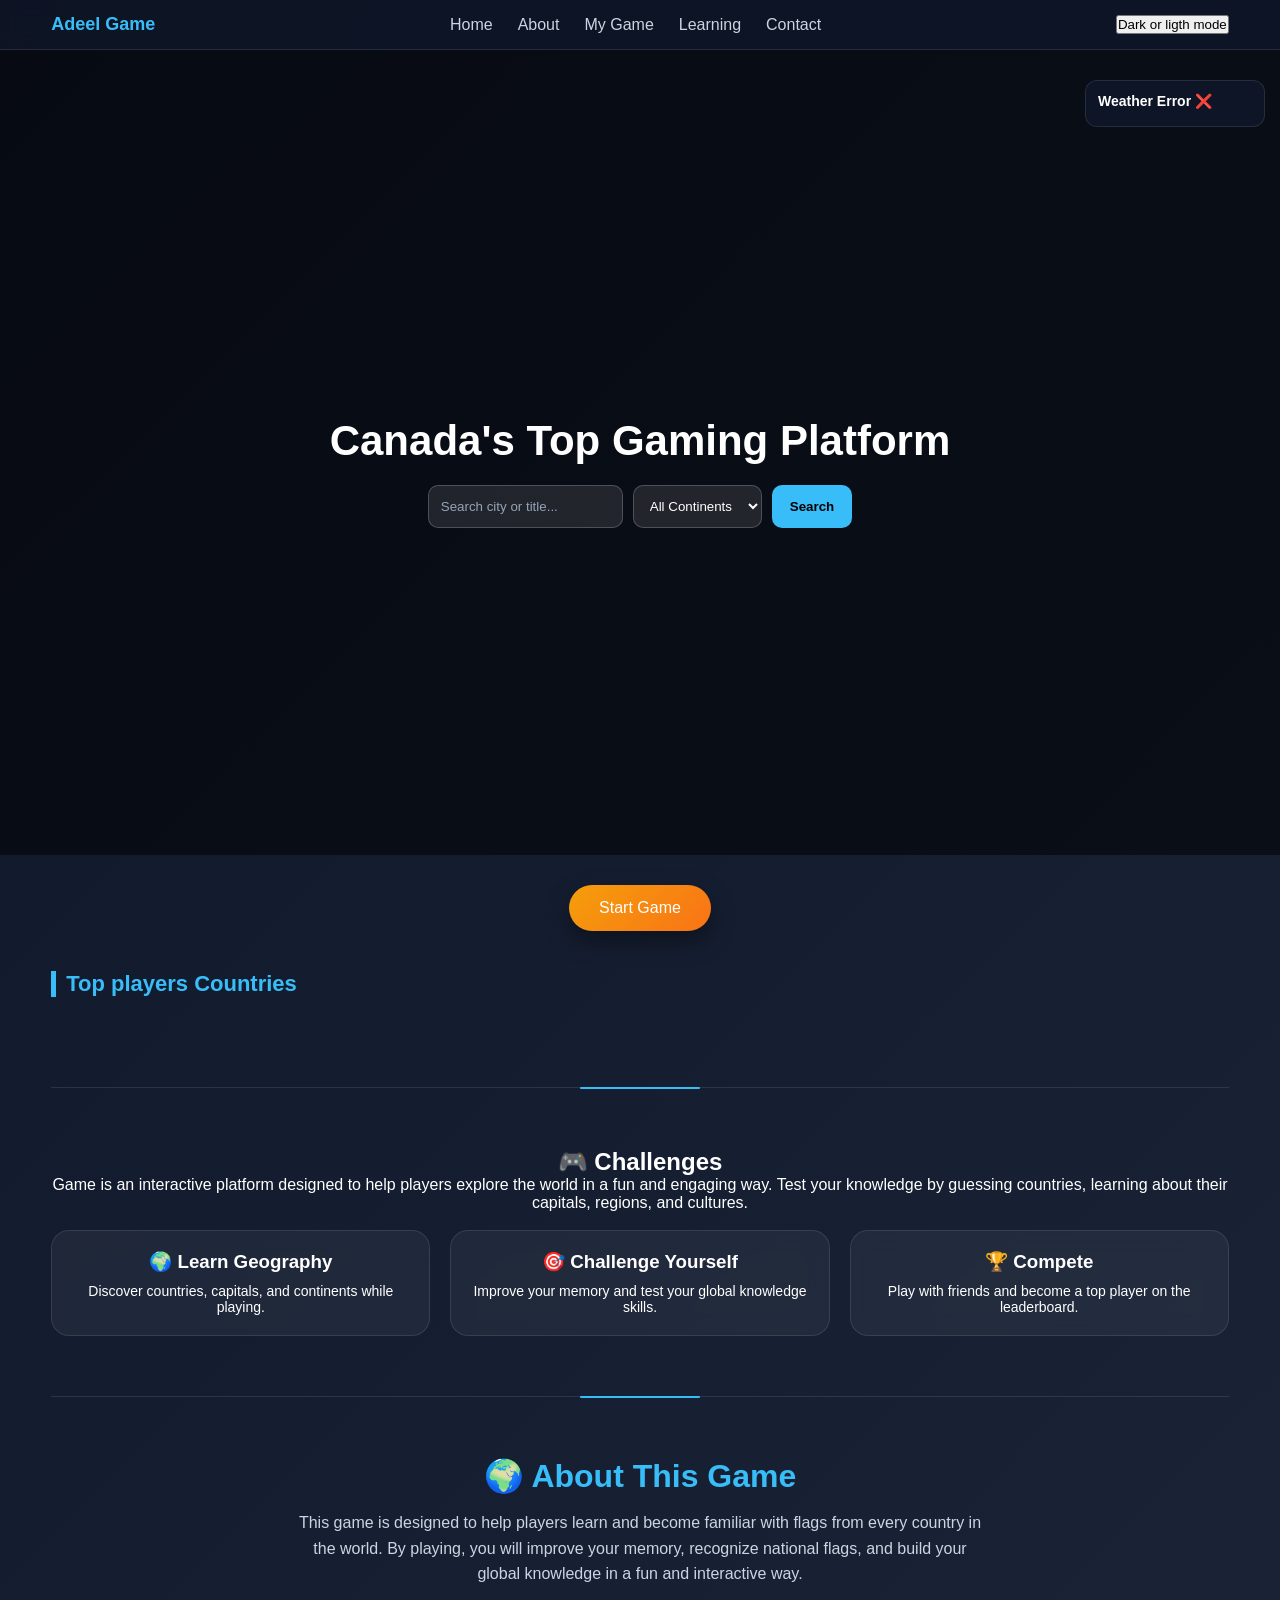
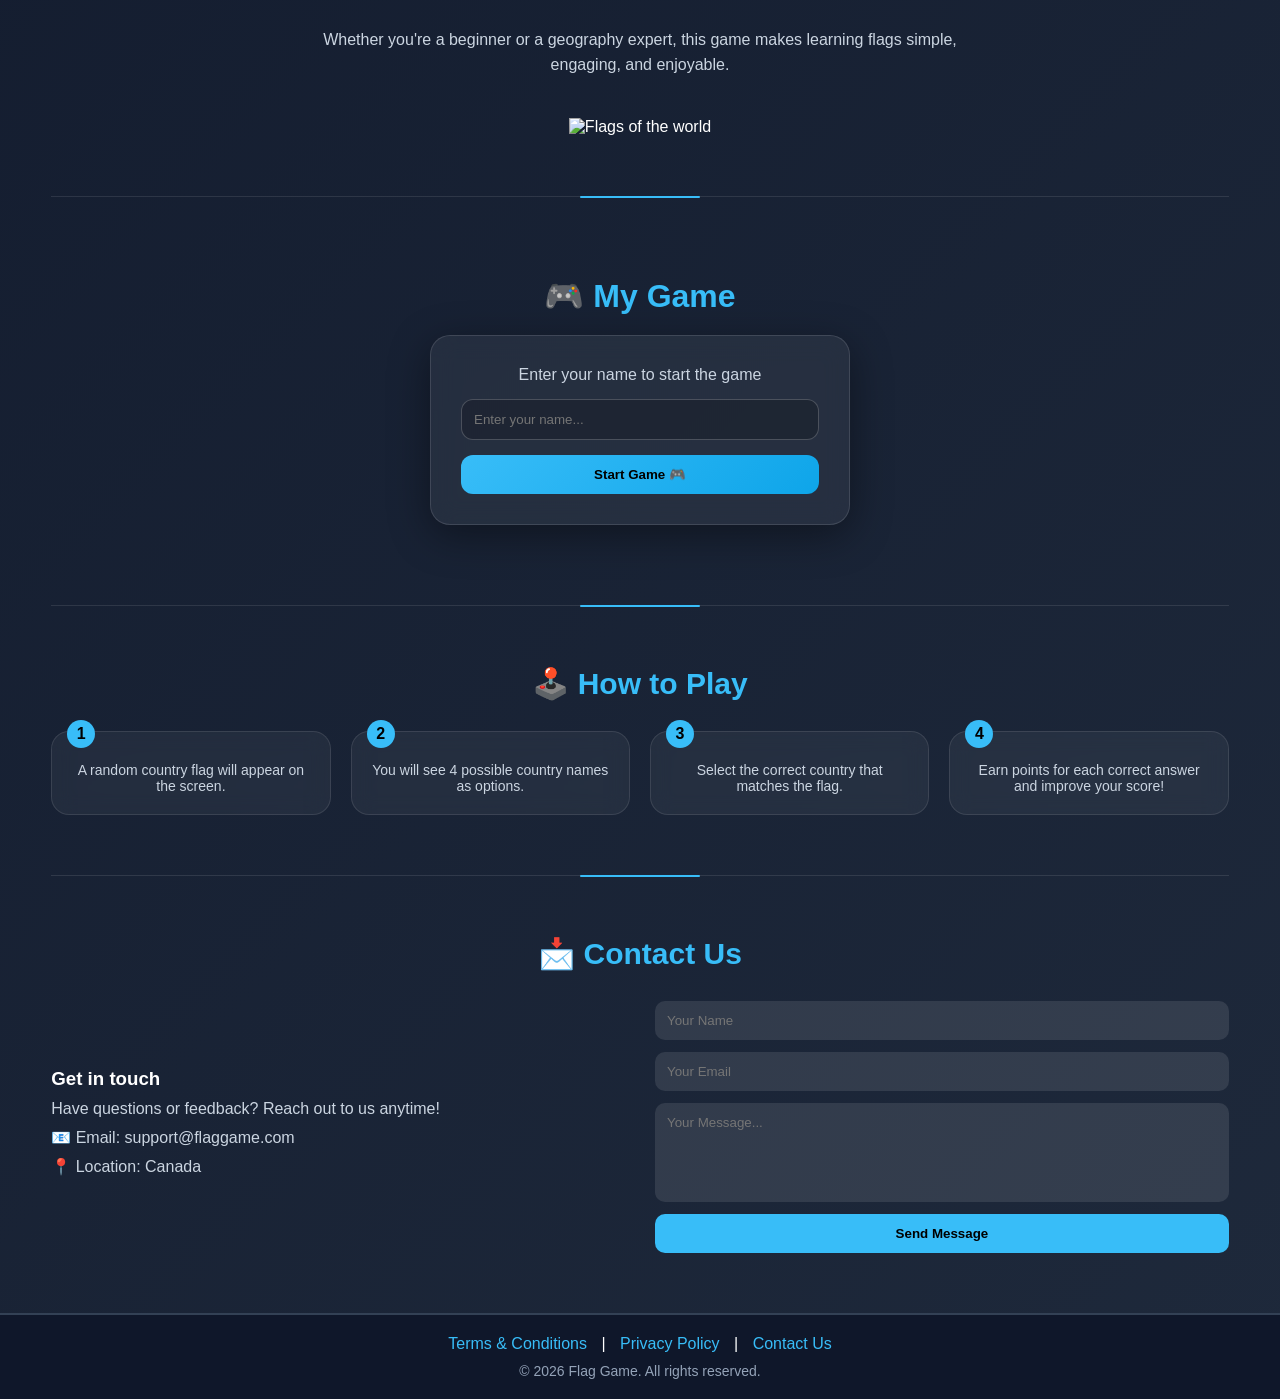
==== index.html @ 17d9f303 "added docs folder and country page" ====
<!DOCTYPE html>
<html lang="en">
<head>
<meta charset="UTF-8" />
<meta name="viewport" content="width=device-width, initial-scale=1.0"/>
<title>Flag Game</title>
<link rel="stylesheet" href="/css/style.css">
  <script src="/script/script.js" defer></script>

</head>

<body>

<!-- NAV -->
<nav class="nav">
  <div class="nav-inner">
    <div class="logo">Adeel Game</div>

    <ul class="menu">
      <li><a href="#">Home</a></li>
      <li><a href="#about"> About</a></li>
      <li><a href="#">My Game</a></li>
      <li><a href="country.html" target="_blank">Learning </a></li>
      <li><a href="#contact">Contact</a></li>
      
    </ul>

    <button>Dark or ligth mode</button>
  </div>
</nav>

<!-- HERO -->
<section class="hero">
  <div class="hero-content">
    <h1>Canada's Top Gaming Platform</h1>

    <div class="search">
      <input id="searchInput" placeholder="Search city or title...">
      <select id="typeFilter" onchange="filterByRegion(this.value)">
  <option value="">All Continents</option>
  <option value="Asia">Asia</option>
  <option value="Europe">Europe</option>
  <option value="Africa">Africa</option>
  <option value="Americas">Americas</option>
  <option value="Oceania">Oceania</option>
</select>
      <button onclick="searchCountry()">Search</button>
    </div>
  </div>
</section>



<!-- 🌦️ LIVE WEATHER -->
<div class="weather" id="weather">
  <h3>🌦️ Loading weather...</h3>
</div>

<div class="start-btn">
  <button onclick="alert('Game starting soon 🎮')">Start Game</button>
</div>


<section class="Top-players">Top players Countries</section>
<div class="grid" id="grid"></div>


<div class="section-divider"></div>


<section id="about">
  <div class="about-container">
    <h2>🎮 Challenges</h2>

    <p>
      Game is an interactive platform designed to help players explore the world in a fun and engaging way.
      Test your knowledge by guessing countries, learning about their capitals, regions, and cultures.
    </p>
    <br>

    <div class="about-cards">
      <div class="about-box">
        <h3>🌍 Learn Geography</h3>
        <p>Discover countries, capitals, and continents while playing.</p>
      </div>

      <div class="about-box">
        <h3>🎯 Challenge Yourself</h3>
        <p>Improve your memory and test your global knowledge skills.</p>
      </div>

      <div class="about-box">
        <h3>🏆 Compete</h3>
        <p>Play with friends and become a top player on the leaderboard.</p>
      </div>
    </div>
  </div>
</section>



<div class="section-divider"></div>

<section id="about" class="about">
  <div class="about-row">

    <!-- LEFT: TEXT -->
    <div class="about-text">
      <h2>🌍 About This Game</h2>
      <p>
        This game is designed to help players learn and become familiar with flags from every country in the world. 
        By playing, you will improve your memory, recognize national flags, and build your global knowledge in a fun and interactive way.
      </p>

      <p>
        Whether you're a beginner or a geography expert, this game makes learning flags simple, engaging, and enjoyable.
      </p>
    </div>

    <!-- RIGHT: IMAGE -->
    <div class="about-image">
      <img src="https://flagcdn.com/w320/un.png" alt="Flags of the world">
    </div>

  </div>
</section>

<div class="section-divider"></div>

<section class="game-section" id="myGame">
  <h2>🎮 My Game</h2>

  <div class="game-box">
    
    <p>Enter your name to start the game</p>

    <input id="playerName" placeholder="Enter your name..." />

    <div class="game-buttons">
      <button onclick="goToGame()">Start Game 🎮</button>
    </div>

  </div>
</section>


<div class="section-divider"></div>

<section class="how">
  <h2>🕹️ How to Play</h2>

  <div class="how-container">

    <div class="how-step">
      <span>1</span>
      <p>A random country flag will appear on the screen.</p>
    </div>

    <div class="how-step">
      <span>2</span>
      <p>You will see 4 possible country names as options.</p>
    </div>

    <div class="how-step">
      <span>3</span>
      <p>Select the correct country that matches the flag.</p>
    </div>

    <div class="how-step">
      <span>4</span>
      <p>Earn points for each correct answer and improve your score!</p>
    </div>

  </div>
</section>

<div class="section-divider"></div>

<section class="contact" id="contact">
  <h2>📩 Contact Us</h2>

  <div class="contact-container">
    
    <div class="contact-info">
      <h3>Get in touch</h3>
      <p>Have questions or feedback? Reach out to us anytime!</p>

      <p>📧 Email: support@flaggame.com</p>
      <p>📍 Location: Canada</p>
    </div>

    <form class="contact-form">
      <input type="text" placeholder="Your Name" required />
      <input type="email" placeholder="Your Email" required />
      <textarea placeholder="Your Message..." rows="5" required></textarea>
      <button type="submit">Send Message</button>
    </form>

  </div>
</section>

<footer style="background:#0f172a; color:white; padding:20px; text-align:center; margin-top:40px; border-top:2px solid #334155;">
  
  <div style="margin-bottom:10px;">
    <a href="#" style="color:#38bdf8; margin:0 10px; text-decoration:none;">Terms & Conditions</a>
    |
    <a href="#" style="color:#38bdf8; margin:0 10px; text-decoration:none;">Privacy Policy</a>
    |
    <a href="#" style="color:#38bdf8; margin:0 10px; text-decoration:none;">Contact Us</a>
  </div>

  <p style="font-size:14px; color:#94a3b8;">
    © 2026 Flag Game. All rights reserved.
  </p>

</footer>


</body>
</html>
---- css/style.css ----
* {
  margin: 0;
  padding: 0;
  box-sizing: border-box;
  font-family: "Segoe UI", sans-serif;
}

body {
  background: linear-gradient(135deg, #0f172a, #1e293b);
  color: white;
  min-height: 100vh;
  adding-top: 70px;
}

/* NAV */
.nav {
  position: fixed;
  top: 0;
  width: 100%;
  background: rgba(15, 23, 42, 0.8);
  backdrop-filter: blur(10px);
  border-bottom: 1px solid rgba(255,255,255,0.1);
  z-index: 1000;
}

.nav-inner {
  display: flex;
  justify-content: space-between;
  align-items: center;
  width: 92%;
  margin: auto;
  padding: 14px 0;
}

.logo {
  font-size: 18px;
  font-weight: bold;
  color: #38bdf8;
}

.menu {
  display: flex;
  gap: 25px;
  list-style: none;
}

.menu a {
  text-decoration: none;
  color: #cbd5e1;
  transition: 0.3s;
}

.menu a:hover {
  color: white;
}

.btn {
  background: linear-gradient(135deg, #22c55e, #16a34a);
  color: white;
  padding: 8px 16px;
  border-radius: 25px;
  text-decoration: none;
  transition: 0.3s;
}

.btn:hover {
  transform: scale(1.05);
}

/* HERO */
.hero {
  height: 95vh;
  display: flex;
  align-items: center;
  justify-content: center;
  text-align: center;
  padding-top: 60px;
  background: url("https://hoirqrkdgbmvpwutwuwj.supabase.co/storage/v1/object/public/assets/assets/25904405-aa15-491b-9a03-de5fc75f18b3_3840w.webp")
    center/cover;
  position: relative;
}

.hero::after {
  content: "";
  position: absolute;
  inset: 0;
  background: rgba(0,0,0,0.55);
}

.hero-content {
  position: relative;
  z-index: 1;
}

.hero-content h1 {
  font-size: 42px;
  margin-bottom: 15px;
}

/* SEARCH */
.search {
  display: flex;
  gap: 10px;
  flex-wrap: wrap;
  justify-content: center;
  margin-top: 20px;
}

.search input,
.search select {
  padding: 12px;
  border-radius: 10px;
  border: none;
  outline: none;
}

.search button {
  padding: 12px 18px;
  border: none;
  border-radius: 10px;
  background: #38bdf8;
  color: black;
  cursor: pointer;
  font-weight: bold;
}

/* TITLE */
h1 {
  text-align: center;
  margin: 30px 0;
}

/* GRID */
.grid {
  display: grid;
  grid-template-columns: repeat(auto-fit, minmax(230px, 1fr));
  gap: 20px;
  width: 92%;
  margin: 30px auto;
}

/* CARDS */
.card {
  background: rgba(255,255,255,0.05);
  border: 1px solid rgba(255,255,255,0.1);
  border-radius: 18px;
  padding: 15px;
  text-align: center;
  transition: 0.3s;
  backdrop-filter: blur(10px);
}

.card:hover {
  transform: translateY(-6px);
  border-color: #38bdf8;
}

.card img {
  width: 100%;
  height: 140px;
  object-fit: cover;
  border-radius: 12px;
  margin-bottom: 10px;
}

.card h2 {
  font-size: 18px;
  margin: 10px 0;
}

.card p {
  font-size: 13px;
  color: #cbd5e1;
}

.card button {
  margin-top: 10px;
  width: 100%;
  padding: 10px;
  border: none;
  border-radius: 10px;
  background: #22c55e;
  color: white;
  cursor: pointer;
  transition: 0.3s;
}

.card button:hover {
  background: #16a34a;
}

/* WEATHER */
.weather {
  position: fixed;
  top: 80px;
  right: 15px;
  width: 180px;
  background: rgba(15,23,42,0.9);
  border: 1px solid rgba(255,255,255,0.1);
  padding: 12px;
  border-radius: 12px;
  font-size: 13px;
}

.weather h3 {
  font-size: 14px;
  margin-bottom: 5px;
}

.small {
  color: #94a3b8;
}

/* MOBILE */
@media (max-width: 768px) {
  .menu {
    display: none;
  }

  .hero-content h1 {
    font-size: 28px;
  }
}

/* START BUTTON */
.start-btn {
  display: flex;
  justify-content: center;
  margin: 30px 0;
}

.start-btn button {
  background: linear-gradient(135deg, #f59e0b, #f97316);
  color: white;
  border: none;
  padding: 14px 30px;
  font-size: 16px;
  border-radius: 30px;
  cursor: pointer;
  box-shadow: 0 10px 25px rgba(0,0,0,0.4);
  transition: 0.3s;
}

.start-btn button:hover {
  transform: scale(1.07);
}

/* FIX BUTTON LINK */
.start-btn a {
  color: white;
  text-decoration: none;
}

/* TOP PLAYERS SECTION */
.Top-players {
  width: 92%;
  margin: 40px auto 10px auto;
  font-size: 22px;
  font-weight: bold;
  color: #38bdf8;
  border-left: 5px solid #38bdf8;
  padding-left: 10px;
}

/* SEARCH INPUT STYLE IMPROVEMENT */
.search input,
.search select {
  background: rgba(255,255,255,0.1);
  color: white;
  border: 1px solid rgba(255,255,255,0.2);
}

.search input::placeholder {
  color: #94a3b8;
}

/* DROPDOWN FIX (white text issue) */
.search select option {
  color: black;
}

/* SMALL ANIMATION */
.grid .card {
  animation: fadeIn 0.5s ease forwards;
}

@keyframes fadeIn {
  from {
    opacity: 0;
    transform: translateY(10px);
  }
  to {
    opacity: 1;
    transform: translateY(0);
  }
}
.card {
  transition: all 0.3s ease;
}

.card:hover {
  box-shadow: 0 10px 30px rgba(56, 189, 248, 0.3);
}

.card button {
  transition: all 0.3s ease;
}

.card button:hover {
  transform: scale(1.05);
}

/* ABOUT SECTION */
.about {
  width: 92%;
  margin: 60px auto;
  text-align: center;
}

.about h2 {
  font-size: 32px;
  margin-bottom: 15px;
  color: #38bdf8;
}

.about p {
  max-width: 700px;
  margin: auto;
  color: #cbd5e1;
  margin-bottom: 40px;
  line-height: 1.6;
}

/* ABOUT CARDS */
.about-cards {
  display: grid;
  grid-template-columns: repeat(auto-fit, minmax(220px, 1fr));
  gap: 20px;
}

.about-box {
  background: rgba(255,255,255,0.05);
  border: 1px solid rgba(255,255,255,0.1);
  border-radius: 18px;
  padding: 20px;
  backdrop-filter: blur(10px);
  transition: 0.3s;
}

.about-box:hover {
  transform: translateY(-6px);
  border-color: #38bdf8;
}

.about-box h3 {
  margin-bottom: 10px;
}

.about-box p {
  font-size: 14px;
}
/* SECTION DIVIDER */
.section-divider {
  width: 92%;
  margin: 60px auto;
  border-top: 1px solid rgba(255,255,255,0.1);
  position: relative;
}

.section-divider::after {
  content: "";
  position: absolute;
  top: -1px;
  left: 50%;
  transform: translateX(-50%);
  width: 120px;
  height: 2px;
  background: #38bdf8;
  border-radius: 2px;
}

/* GAME SECTION */
.game-section {
  width: 92%;
  margin: 60px auto;
  text-align: center;
}

.game-section h2 {
  font-size: 30px;
  color: #38bdf8;
  margin-bottom: 20px;
}

.game-box {
  max-width: 500px;
  margin: auto;
  padding: 30px;
  border-radius: 20px;
  background: rgba(255,255,255,0.05);
  border: 1px solid rgba(255,255,255,0.1);
  backdrop-filter: blur(10px);
}

#question {
  font-size: 20px;
  margin-bottom: 20px;
}

#answerInput {
  width: 100%;
  padding: 12px;
  border-radius: 10px;
  border: none;
  margin-bottom: 15px;
  outline: none;
}

.game-buttons {
  display: flex;
  gap: 10px;
}

.game-buttons button {
  flex: 1;
  padding: 12px;
  border: none;
  border-radius: 10px;
  background: #38bdf8;
  color: black;
  cursor: pointer;
  font-weight: bold;
}

.game-buttons button:hover {
  background: #0ea5e9;
}

.score {
  margin-top: 15px;
  font-weight: bold;
}

.about-container{
  width: 92%;
  margin: 60px auto;
  text-align: center;

}

/* HOW TO PLAY */
.how {
  width: 92%;
  margin: 60px auto;
  text-align: center;
}

.how h2 {
  font-size: 30px;
  color: #38bdf8;
  margin-bottom: 30px;
}

.how-container {
  display: grid;
  grid-template-columns: repeat(auto-fit, minmax(220px, 1fr));
  gap: 20px;
}

.how-step {
  background: rgba(255,255,255,0.05);
  border: 1px solid rgba(255,255,255,0.1);
  border-radius: 18px;
  padding: 20px;
  backdrop-filter: blur(10px);
  transition: 0.3s;
  position: relative;
}

.how-step:hover {
  transform: translateY(-6px);
  border-color: #38bdf8;
}

/* STEP NUMBER */
.how-step span {
  position: absolute;
  top: -12px;
  left: 15px;
  background: #38bdf8;
  color: black;
  font-weight: bold;
  width: 28px;
  height: 28px;
  border-radius: 50%;
  display: flex;
  align-items: center;
  justify-content: center;
}

.how-step p {
  margin-top: 10px;
  font-size: 14px;
  color: #cbd5e1;
}

/* CONTACT SECTION */
.contact {
  width: 92%;
  margin: 60px auto;
  text-align: center;
}

.contact h2 {
  font-size: 30px;
  color: #38bdf8;
  margin-bottom: 30px;
}

.contact-container {
  display: grid;
  grid-template-columns: repeat(auto-fit, minmax(280px, 1fr));
  gap: 30px;
  align-items: center;
}

/* LEFT SIDE */
.contact-info {
  text-align: left;
}

.contact-info h3 {
  margin-bottom: 10px;
}

.contact-info p {
  color: #cbd5e1;
  margin-bottom: 10px;
}

/* FORM */
.contact-form {
  display: flex;
  flex-direction: column;
  gap: 12px;
}

.contact-form input,
.contact-form textarea {
  padding: 12px;
  border-radius: 10px;
  border: none;
  outline: none;
  background: rgba(255,255,255,0.1);
  color: white;
}

.contact-form textarea {
  resize: none;
}

.contact-form button {
  padding: 12px;
  border: none;
  border-radius: 10px;
  background: #38bdf8;
  color: black;
  font-weight: bold;
  cursor: pointer;
  transition: 0.3s;
}

.contact-form button:hover {
  background: #0ea5e9;
}

/* GAME SECTION */
.game-section{
  width:92%;
  margin:80px auto;
  text-align:center;
}

.game-section h2{
  font-size:32px;
  color:#38bdf8;
  margin-bottom:20px;
}

/* BOX */
.game-box{
  max-width:420px;
  margin:auto;
  padding:30px;
  border-radius:20px;

  background:rgba(255,255,255,0.06);
  border:1px solid rgba(255,255,255,0.12);
  backdrop-filter:blur(12px);

  box-shadow:0 10px 40px rgba(0,0,0,0.4);
  transition:.3s;
}

.game-box:hover{
  transform:translateY(-5px);
  border-color:#38bdf8;
}

/* TEXT */
.game-box p{
  color:#cbd5e1;
  margin-bottom:15px;
}

/* INPUT */
.game-box input{
  width:100%;
  padding:12px;
  margin-bottom:15px;

  border-radius:12px;
  border:1px solid rgba(255,255,255,0.2);

  background:rgba(0,0,0,0.2);
  color:white;
  outline:none;
}

.game-box input:focus{
  border-color:#38bdf8;
  box-shadow:0 0 10px rgba(56,189,248,0.4);
}

/* BUTTON */
.game-buttons button{
  width:100%;
  padding:12px;

  border:none;
  border-radius:12px;

  background:linear-gradient(135deg,#38bdf8,#0ea5e9);
  font-weight:bold;
  cursor:pointer;
  transition:.3s;
}

.game-buttons button:hover{
  transform:scale(1.05);
  box-shadow:0 0 20px rgba(56,189,248,0.5);
}
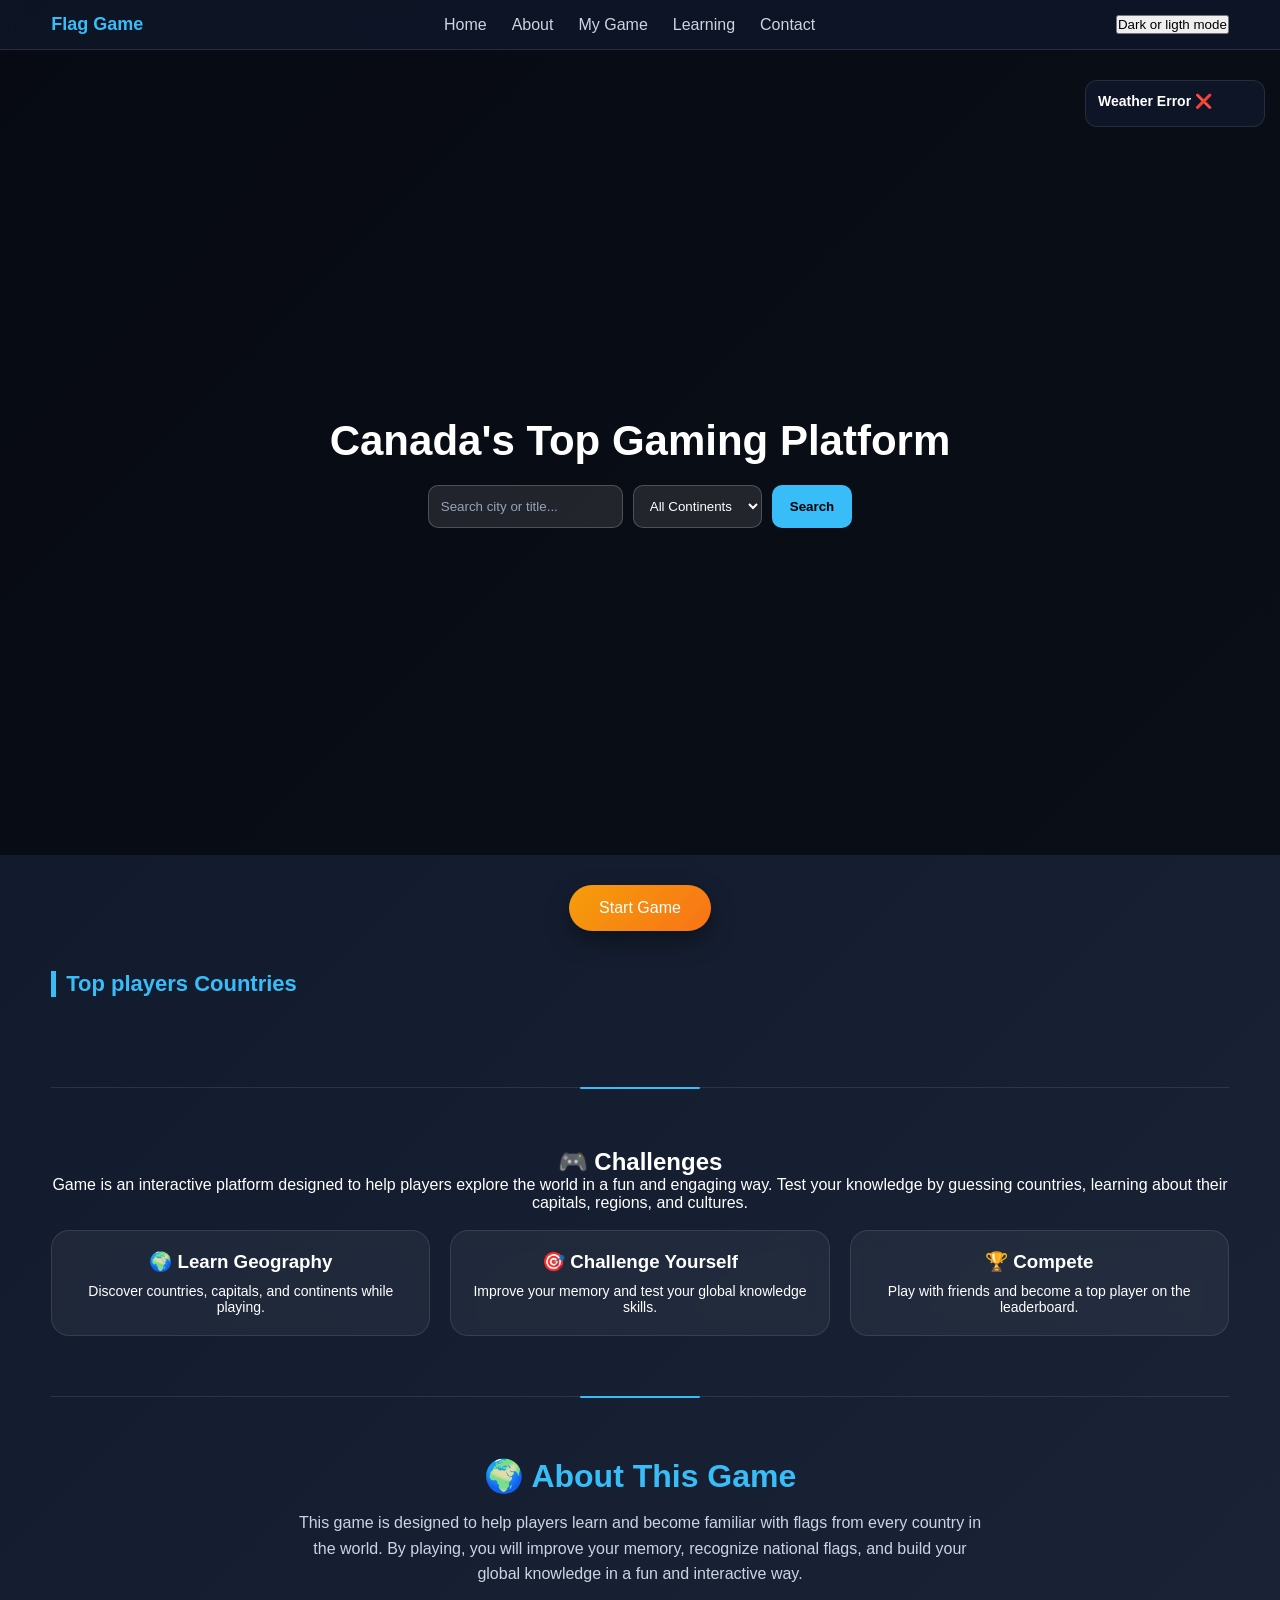
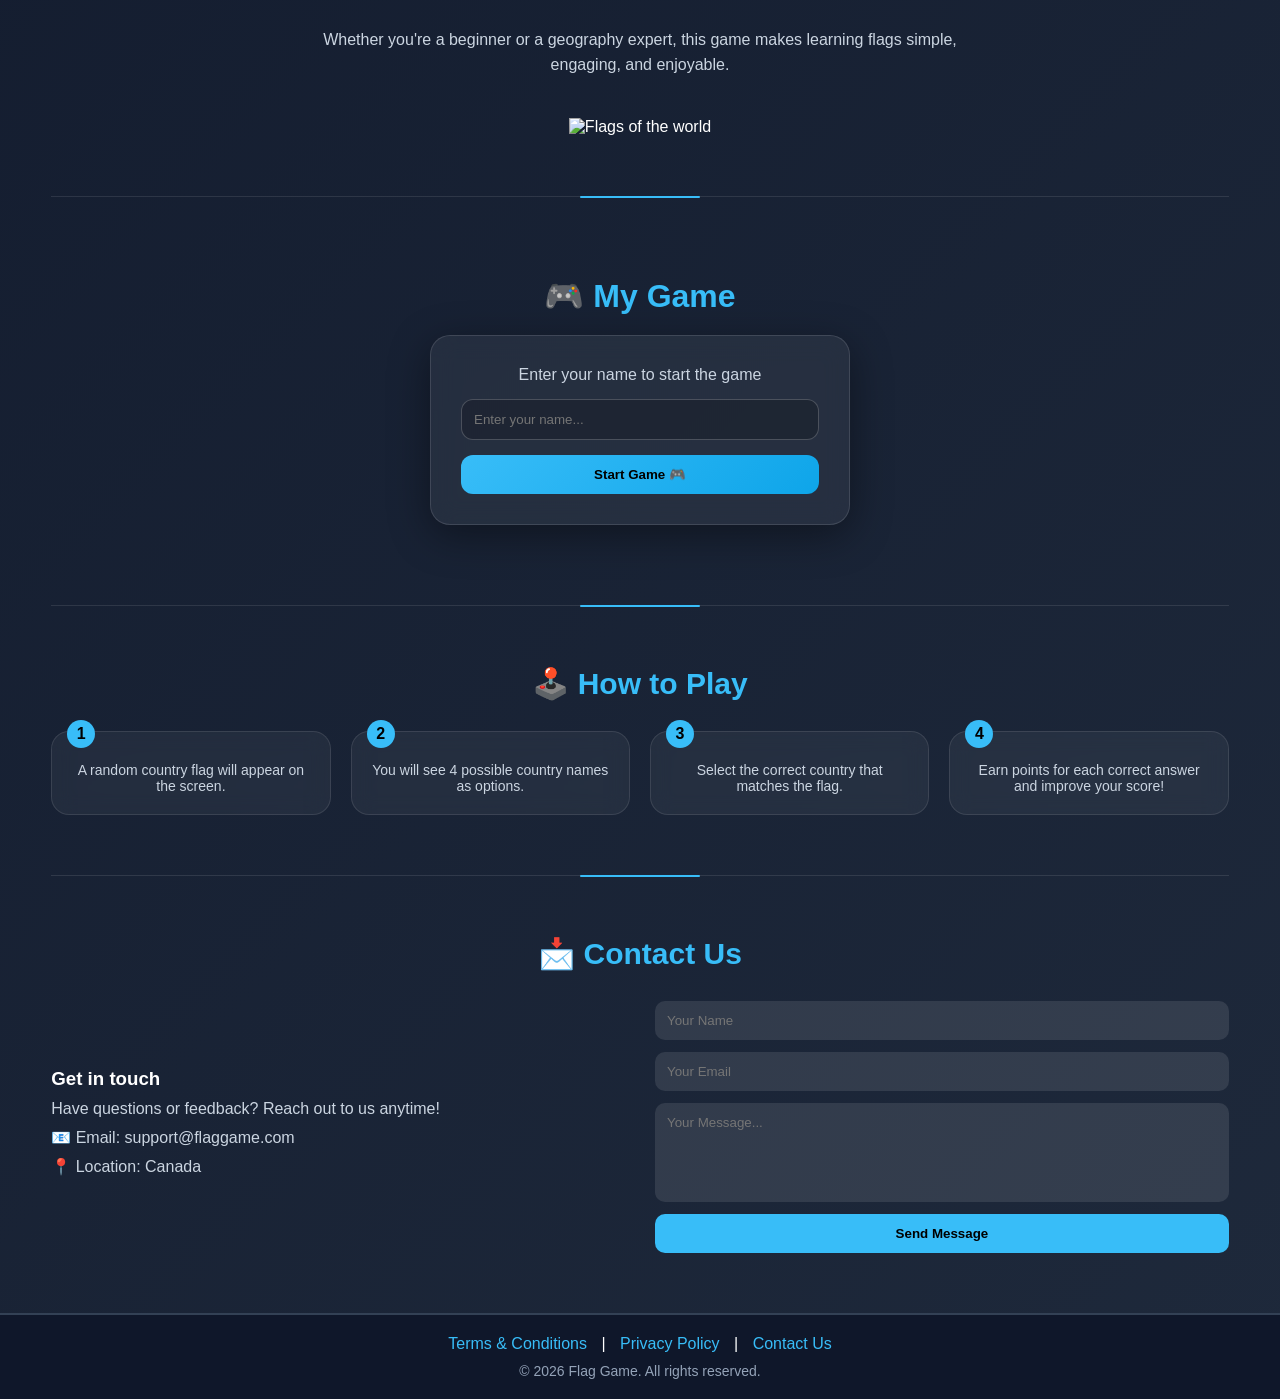
==== commit b497f0c4: "Change the name of the code" ====
--- a/index.html
+++ b/index.html
@@ -14,7 +14,7 @@
 <!-- NAV -->
 <nav class="nav">
   <div class="nav-inner">
-    <div class="logo">Adeel Game</div>
+    <div class="logo">Flag Game</div>
 
     <ul class="menu">
       <li><a href="#">Home</a></li>
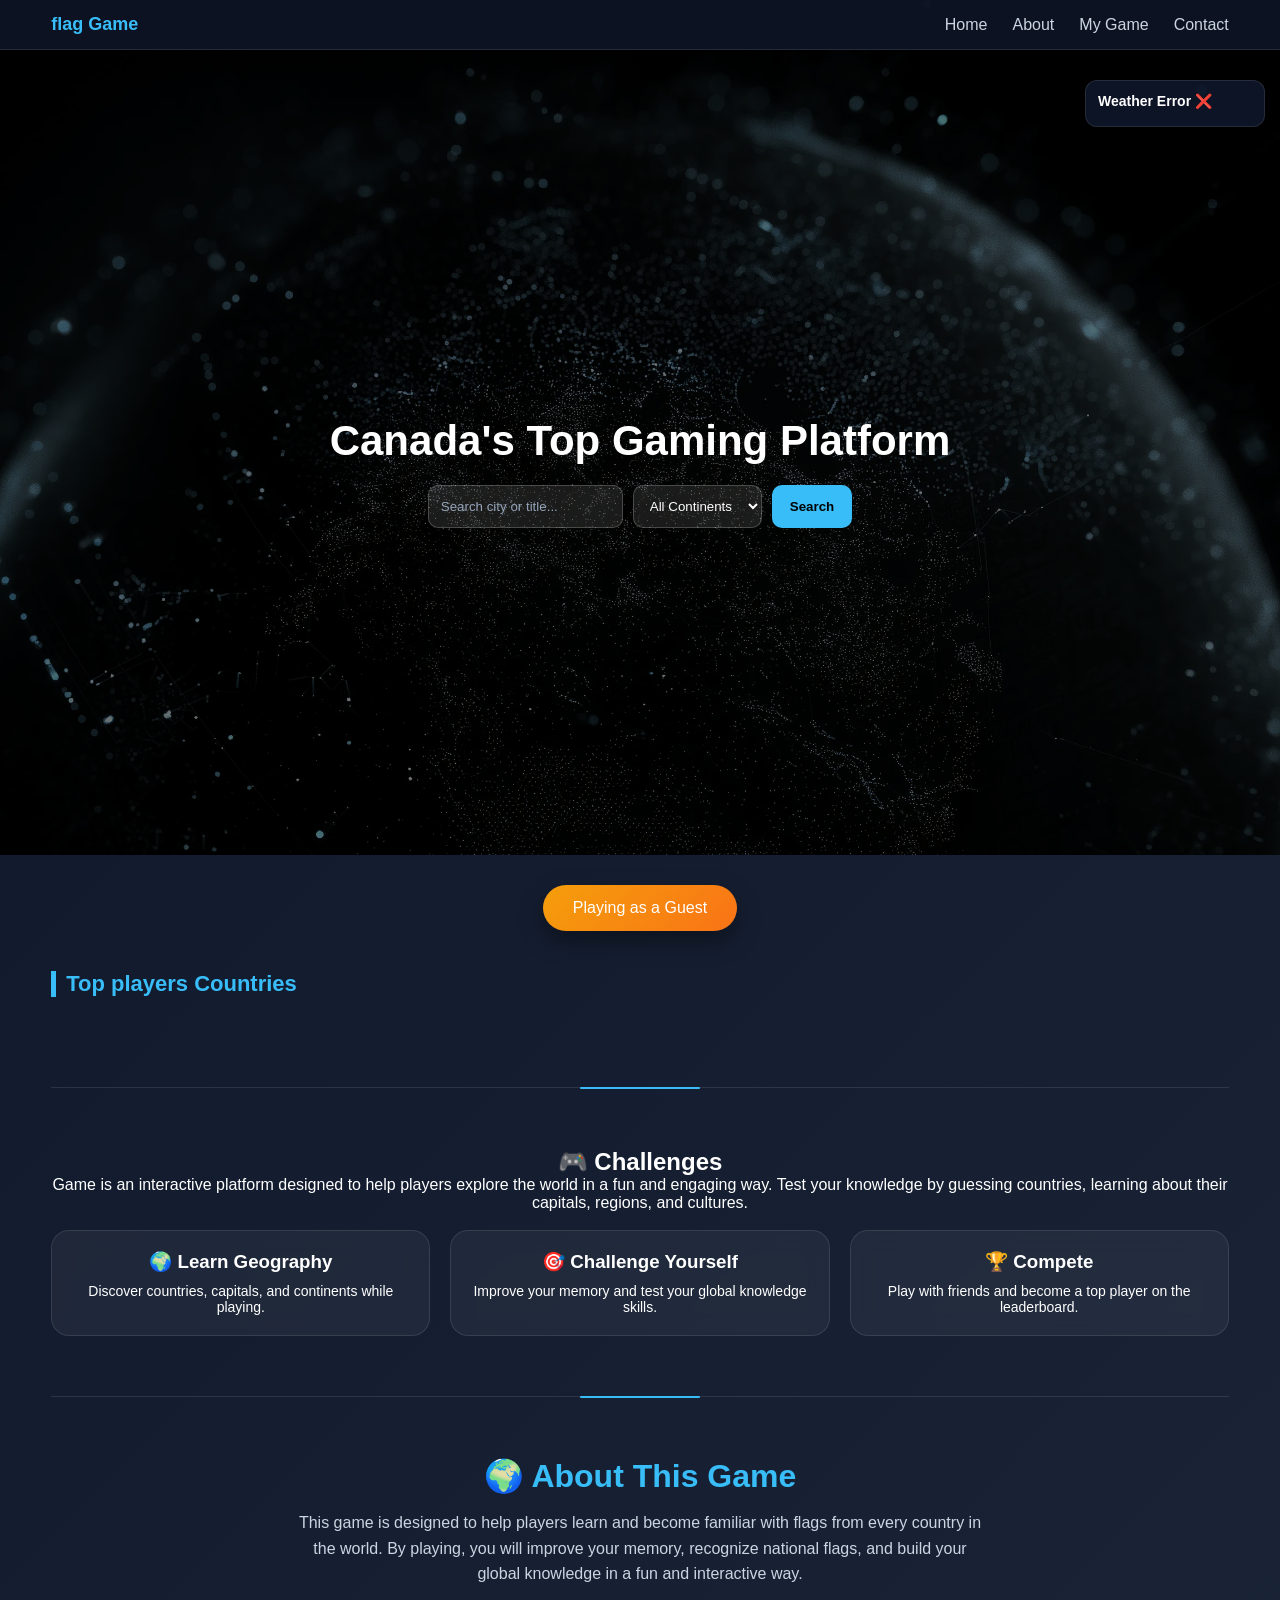
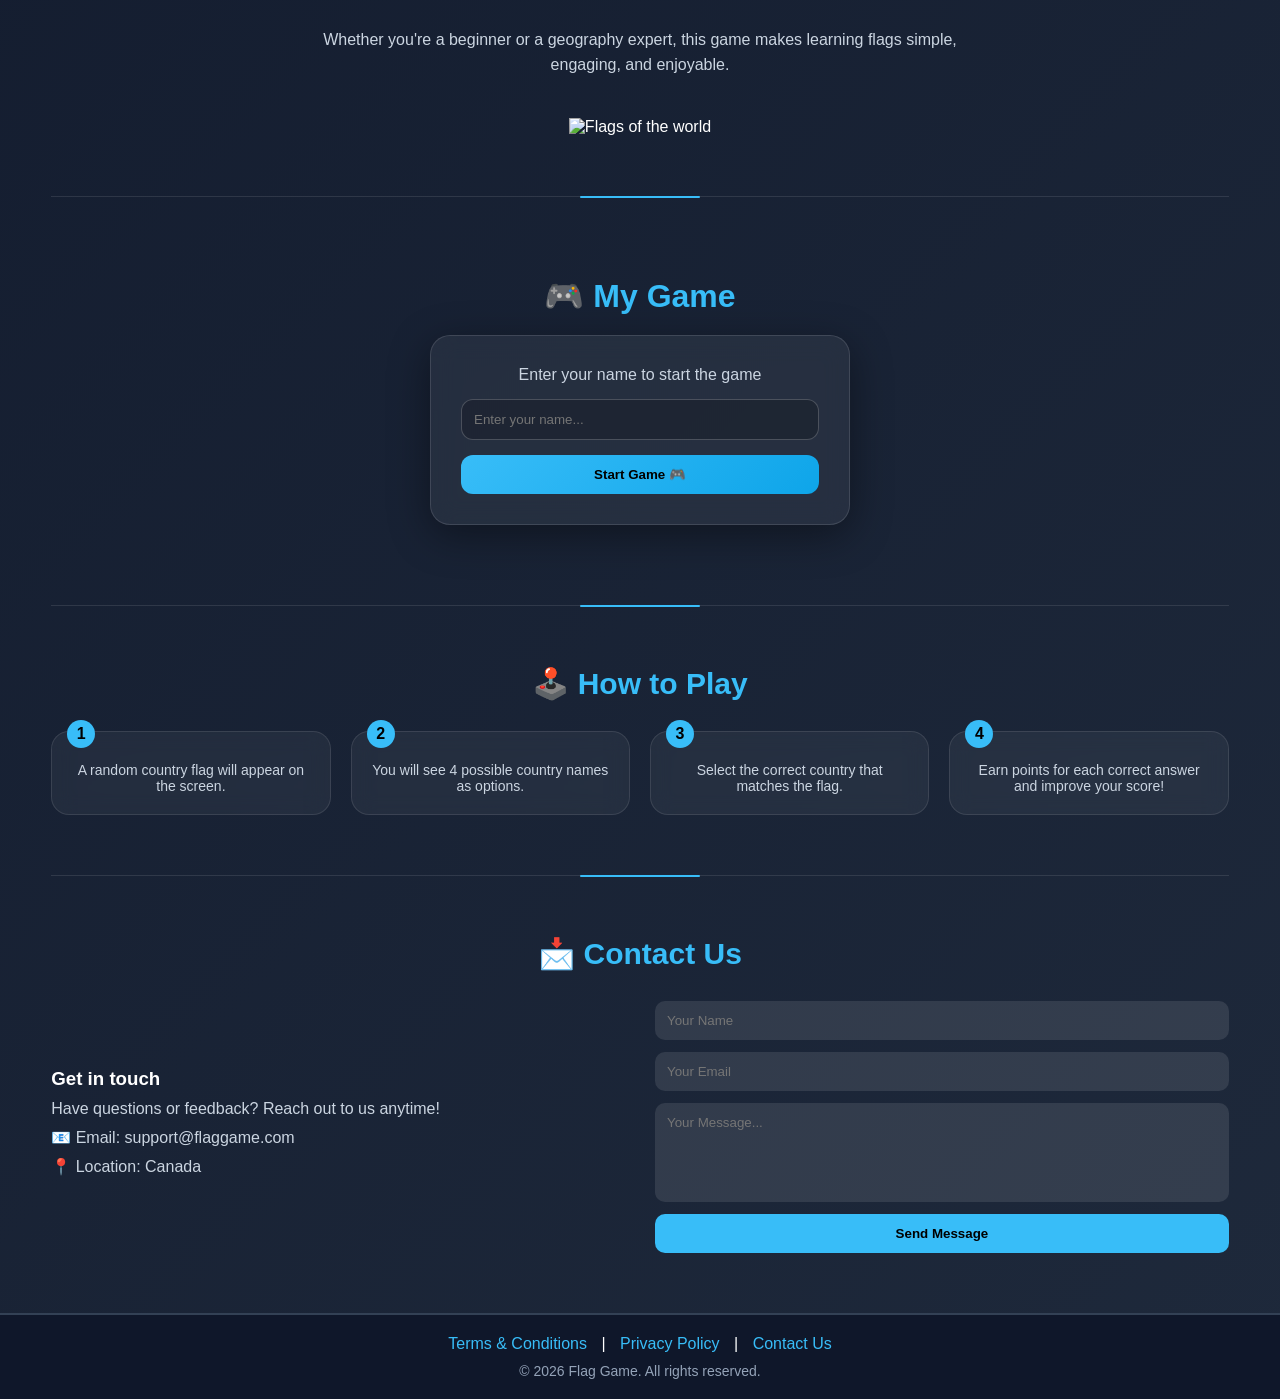
==== commit 4703cba5: "Fix navbar responsiveness and improve guest play flow with updated UI design" ====
--- a/index.html
+++ b/index.html
@@ -13,6 +13,24 @@
 
 <!-- NAV -->
 <nav class="nav">
+
+  <div class="nav-inner">
+  <div class="logo">flag Game</div>
+
+  <ul class="menu" id="menu">
+    <li><a href="#">Home</a></li>
+    <li><a href="#about">About</a></li>
+    <li><a href="#myGame">My Game</a></li>
+    <li><a href="#contact">Contact</a></li>
+  </ul>
+
+  <!-- NEW HAMBURGER -->
+  <div class="hamburger" onclick="toggleMenu()">
+    ☰
+  </div>
+</div>
+
+  <!-- 
   <div class="nav-inner">
     <div class="logo">Flag Game</div>
 
@@ -27,6 +45,8 @@
 
     <button>Dark or ligth mode</button>
   </div>
+
+  -->
 </nav>
 
 <!-- HERO -->
@@ -57,7 +77,7 @@
 </div>
 
 <div class="start-btn">
-  <button onclick="alert('Game starting soon 🎮')">Start Game</button>
+  <button onclick="alert('Game starting soon 🎮')"><a href="game.html" target="_blank" rel="noopener noreferrer">Playing as a Guest</a></button>
 </div>
 
 
--- a/css/style.css
+++ b/css/style.css
@@ -10,7 +10,6 @@
   background: linear-gradient(135deg, #0f172a, #1e293b);
   color: white;
   min-height: 100vh;
-  adding-top: 70px;
 }
 
 /* NAV */
@@ -76,8 +75,7 @@
   justify-content: center;
   text-align: center;
   padding-top: 60px;
-  background: url("https://hoirqrkdgbmvpwutwuwj.supabase.co/storage/v1/object/public/assets/assets/25904405-aa15-491b-9a03-de5fc75f18b3_3840w.webp")
-    center/cover;
+  background: url("../doc/hero.webp") center/cover no-repeat;
   position: relative;
 }
 
@@ -201,6 +199,7 @@
   padding: 12px;
   border-radius: 12px;
   font-size: 13px;
+  z-index: 10;
 }
 
 .weather h3 {
@@ -653,3 +652,183 @@
 }
 
 
+/* =========================
+   📱 MOBILE (phones)
+========================= */
+@media (max-width: 768px) {
+
+  /* NAV */
+  .menu {
+    display: none;
+  }
+
+  .logo {
+    font-size: 16px;
+  }
+
+  .nav-inner {
+    padding: 10px 0;
+  }
+
+  /* HERO */
+  .hero {
+    height: auto;
+    padding: 100px 15px 60px;
+  }
+
+  .hero-content h1 {
+    font-size: 26px;
+    line-height: 1.3;
+  }
+
+  /* SEARCH */
+  .search {
+    flex-direction: column;
+    gap: 10px;
+  }
+
+  .search input,
+  .search select,
+  .search button {
+    width: 100%;
+  }
+
+  /* GRID */
+  .grid {
+    grid-template-columns: 1fr;
+  }
+
+  /* CARDS */
+  .card img {
+    height: 160px;
+  }
+
+  /* WEATHER */
+  .weather {
+    width: 140px;
+    font-size: 12px;
+    top: 70px;
+  }
+
+  /* ABOUT */
+  .about h2 {
+    font-size: 24px;
+  }
+
+  /* GAME BOX */
+  .game-box {
+    padding: 20px;
+  }
+
+  /* CONTACT */
+  .contact-container {
+    grid-template-columns: 1fr;
+  }
+
+  .contact-info {
+    text-align: center;
+  }
+
+  /* HOW */
+  .how-container {
+    grid-template-columns: 1fr;
+  }
+}
+
+
+/* =========================
+   📲 TABLET (iPads)
+========================= */
+@media (max-width: 1024px) {
+
+  .hero-content h1 {
+    font-size: 34px;
+  }
+
+  .grid {
+    grid-template-columns: repeat(2, 1fr);
+  }
+
+  .about-cards {
+    grid-template-columns: repeat(2, 1fr);
+  }
+
+  .how-container {
+    grid-template-columns: repeat(2, 1fr);
+  }
+
+  .contact-container {
+    grid-template-columns: 1fr;
+  }
+}
+
+
+/* =========================
+   💻 LARGE SCREENS
+========================= */
+@media (min-width: 1400px) {
+
+  .hero-content h1 {
+    font-size: 52px;
+  }
+
+  .grid {
+    grid-template-columns: repeat(4, 1fr);
+  }
+
+  .about-cards {
+    grid-template-columns: repeat(3, 1fr);
+  }
+}
+
+
+/* HAMBURGER (hidden on desktop) */
+.hamburger {
+  display: none;
+  font-size: 24px;
+  cursor: pointer;
+  color: white;
+}
+
+/* =========================
+   📱 MOBILE NAV
+========================= */
+@media (max-width: 768px) {
+
+  .hamburger {
+    display: block;
+  }
+
+  .menu {
+    position: absolute;
+    top: 60px;
+    right: 0;
+    width: 100%;
+
+    background: rgba(15, 23, 42, 0.95);
+    backdrop-filter: blur(10px);
+
+    flex-direction: column;
+    align-items: center;
+    gap: 20px;
+
+    padding: 20px 0;
+
+    display: none; /* hidden by default */
+  }
+
+  .menu.active {
+    display: flex; /* show when active */
+  }
+
+  .menu li {
+    width: 100%;
+    text-align: center;
+  }
+
+  .menu a {
+    display: block;
+    padding: 10px;
+    width: 100%;
+  }
+}
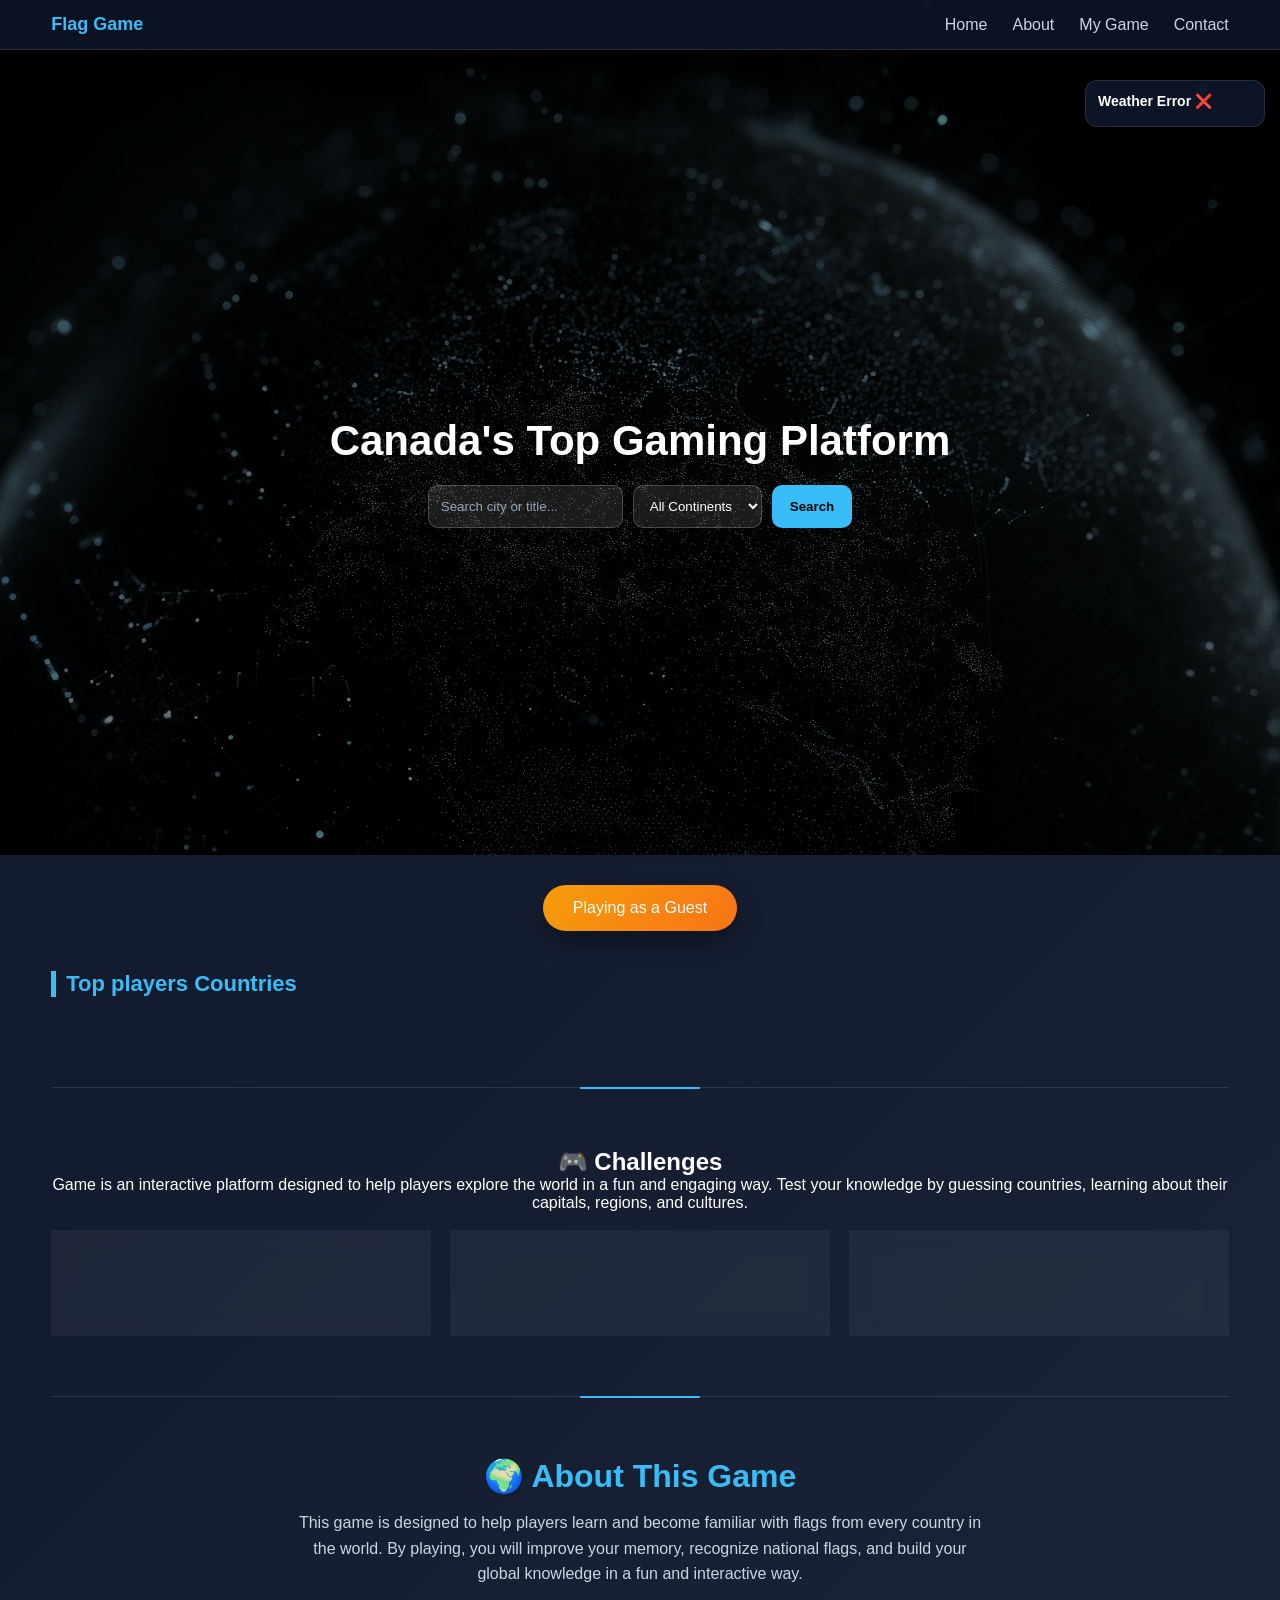
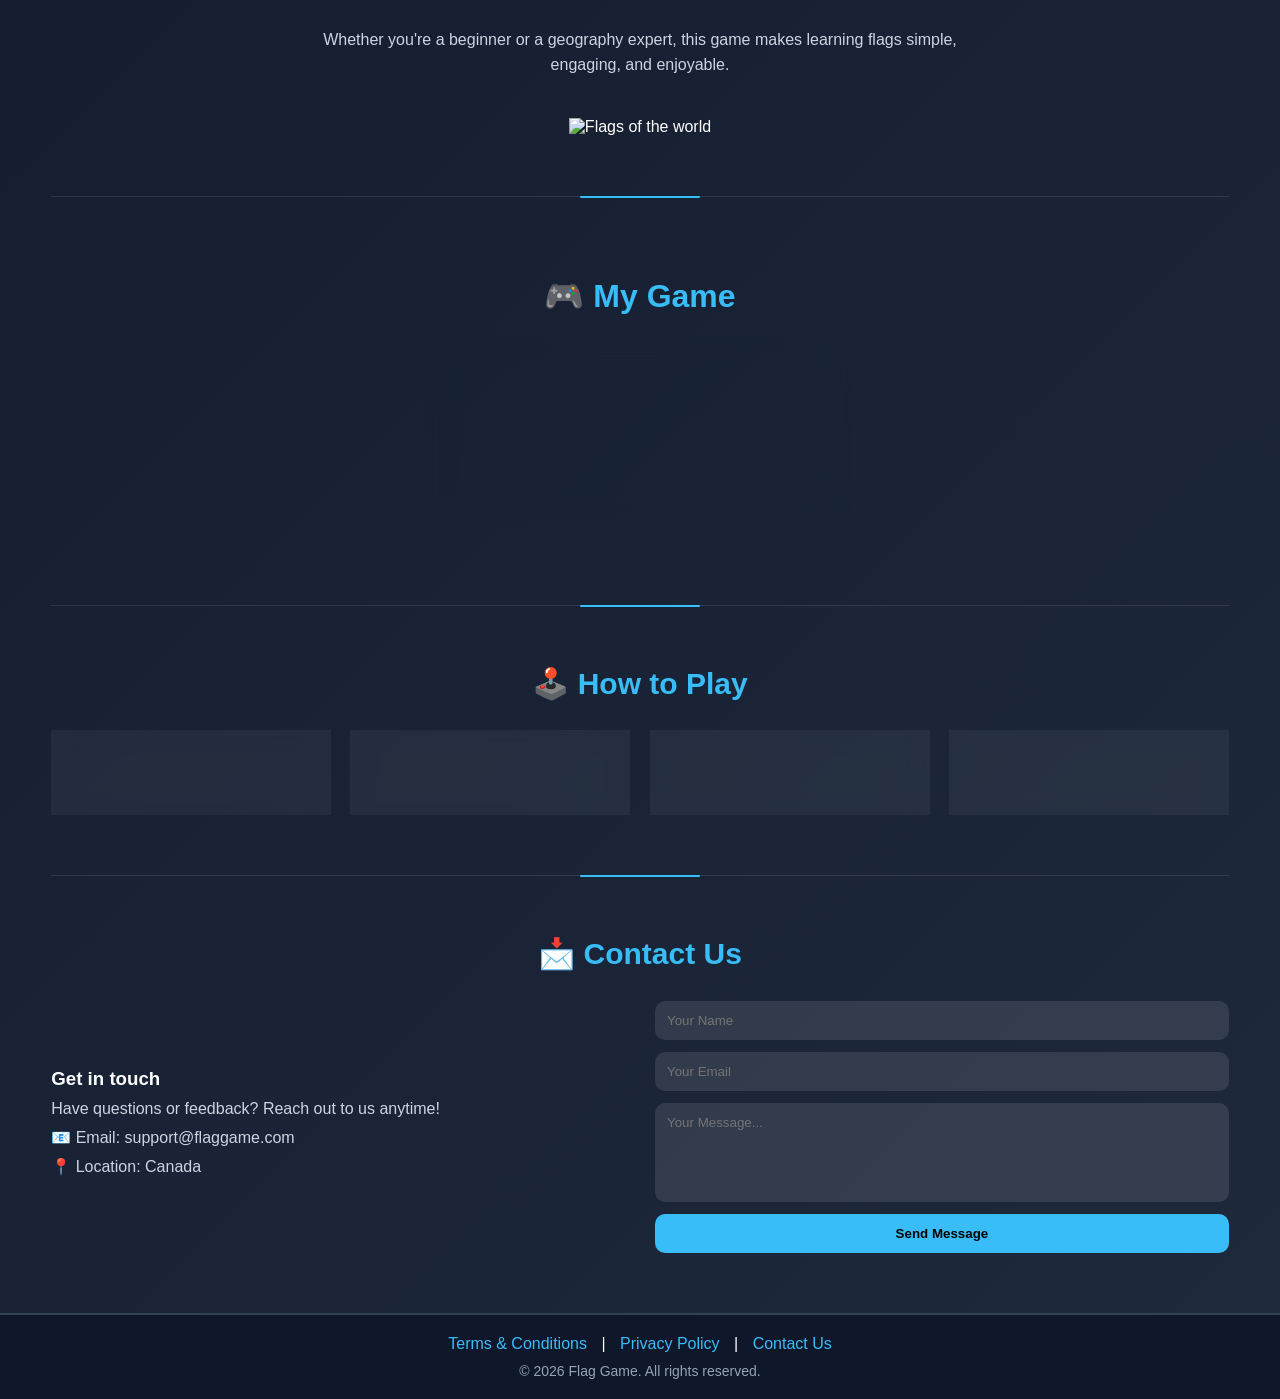
==== commit 8bd113d4: "solveed the arrray lenght of continentMap" ====
--- a/index.html
+++ b/index.html
@@ -15,7 +15,7 @@
 <nav class="nav">
 
   <div class="nav-inner">
-  <div class="logo">flag Game</div>
+  <div class="logo">Flag Game</div>
 
   <ul class="menu" id="menu">
     <li><a href="#">Home</a></li>
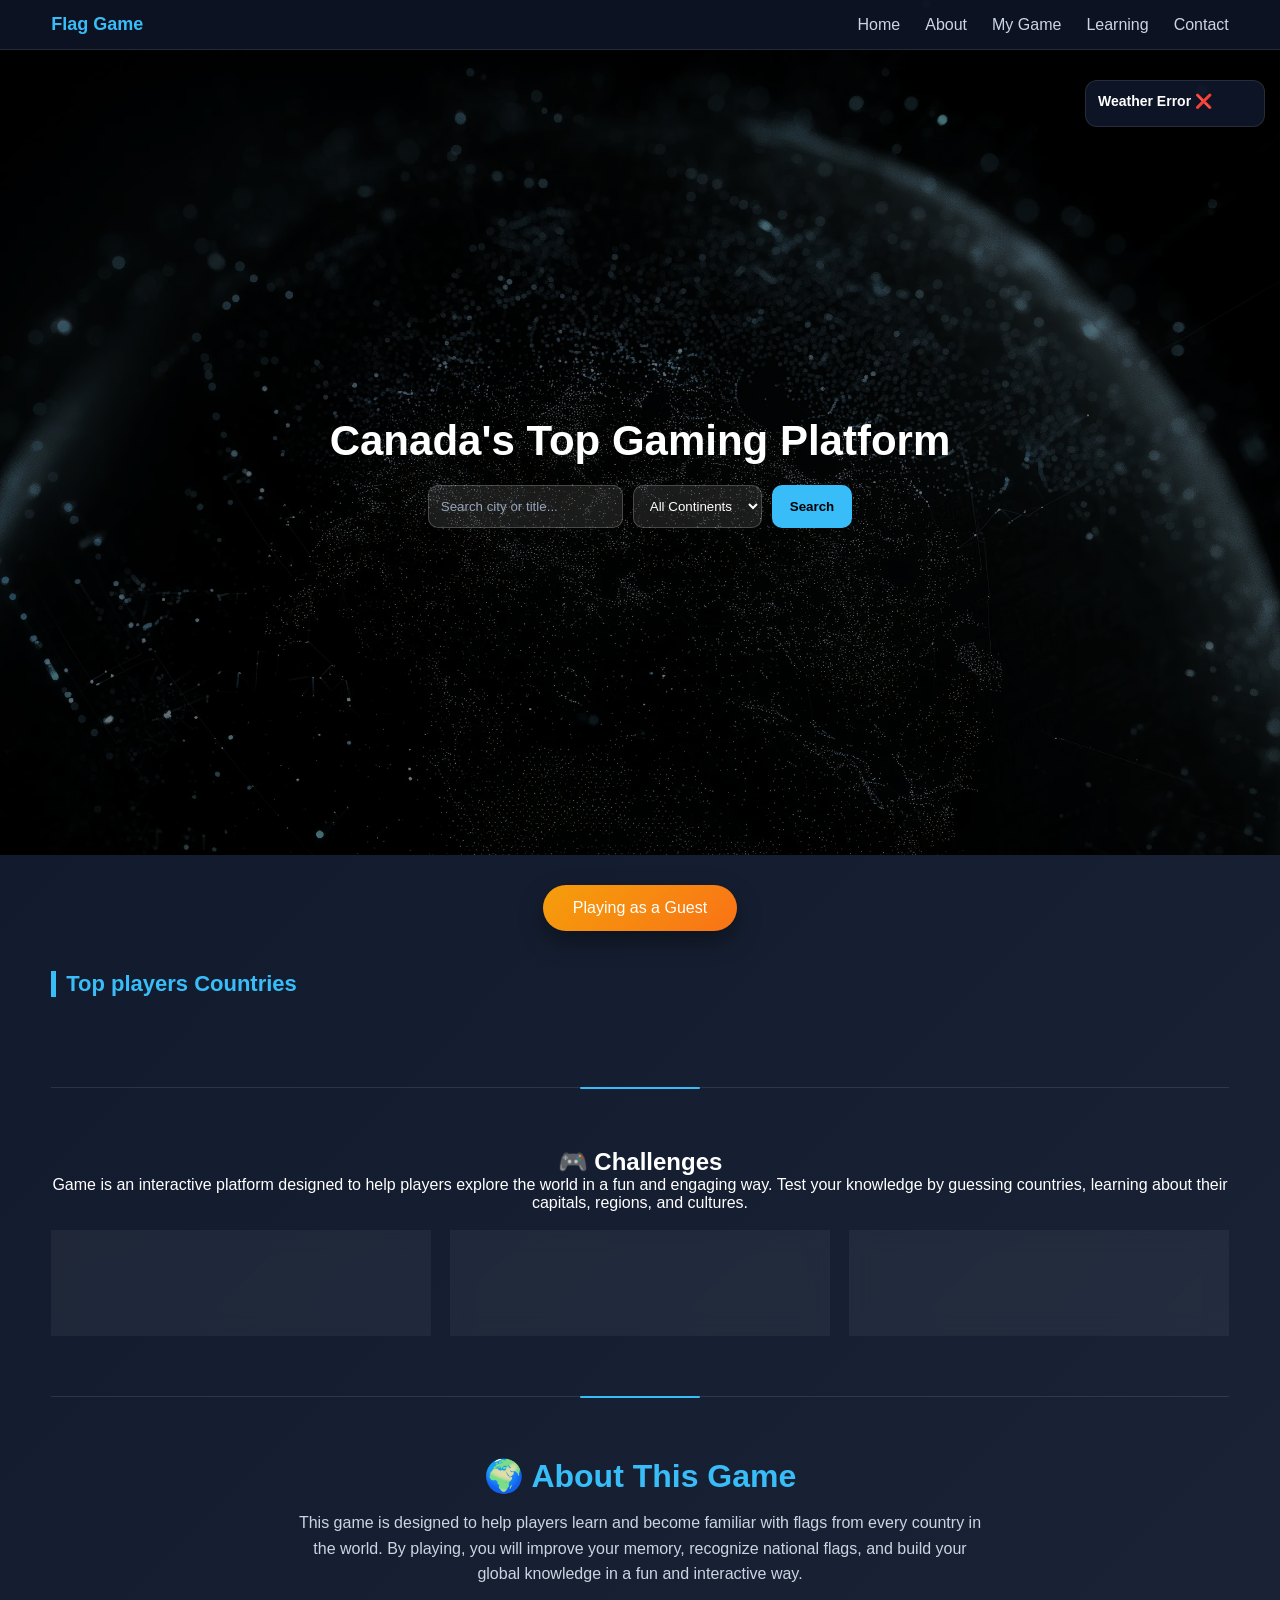
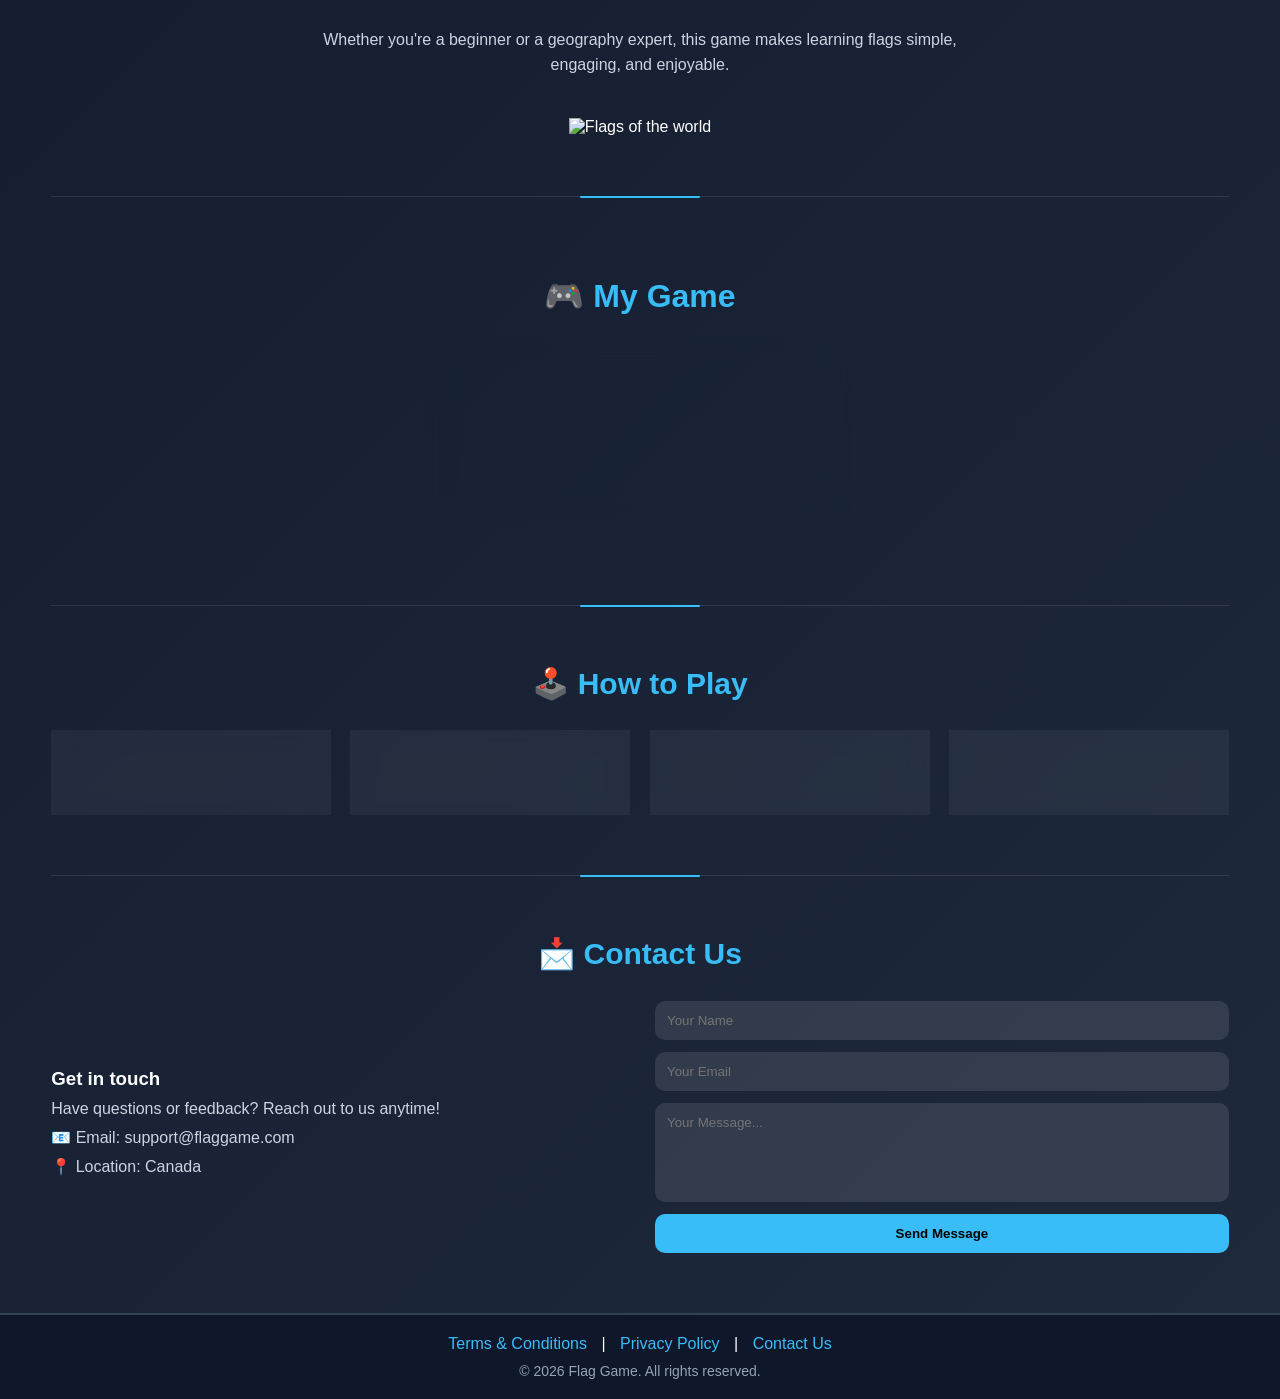
==== commit 5c7ad9d6: "adding learning page on the navbar" ====
--- a/index.html
+++ b/index.html
@@ -21,7 +21,9 @@
     <li><a href="#">Home</a></li>
     <li><a href="#about">About</a></li>
     <li><a href="#myGame">My Game</a></li>
+    <li><a href="country.html" target="_blank" rel="noopener noreferrer">Learning</a></li>
     <li><a href="#contact">Contact</a></li>
+    
   </ul>
 
   <!-- NEW HAMBURGER -->
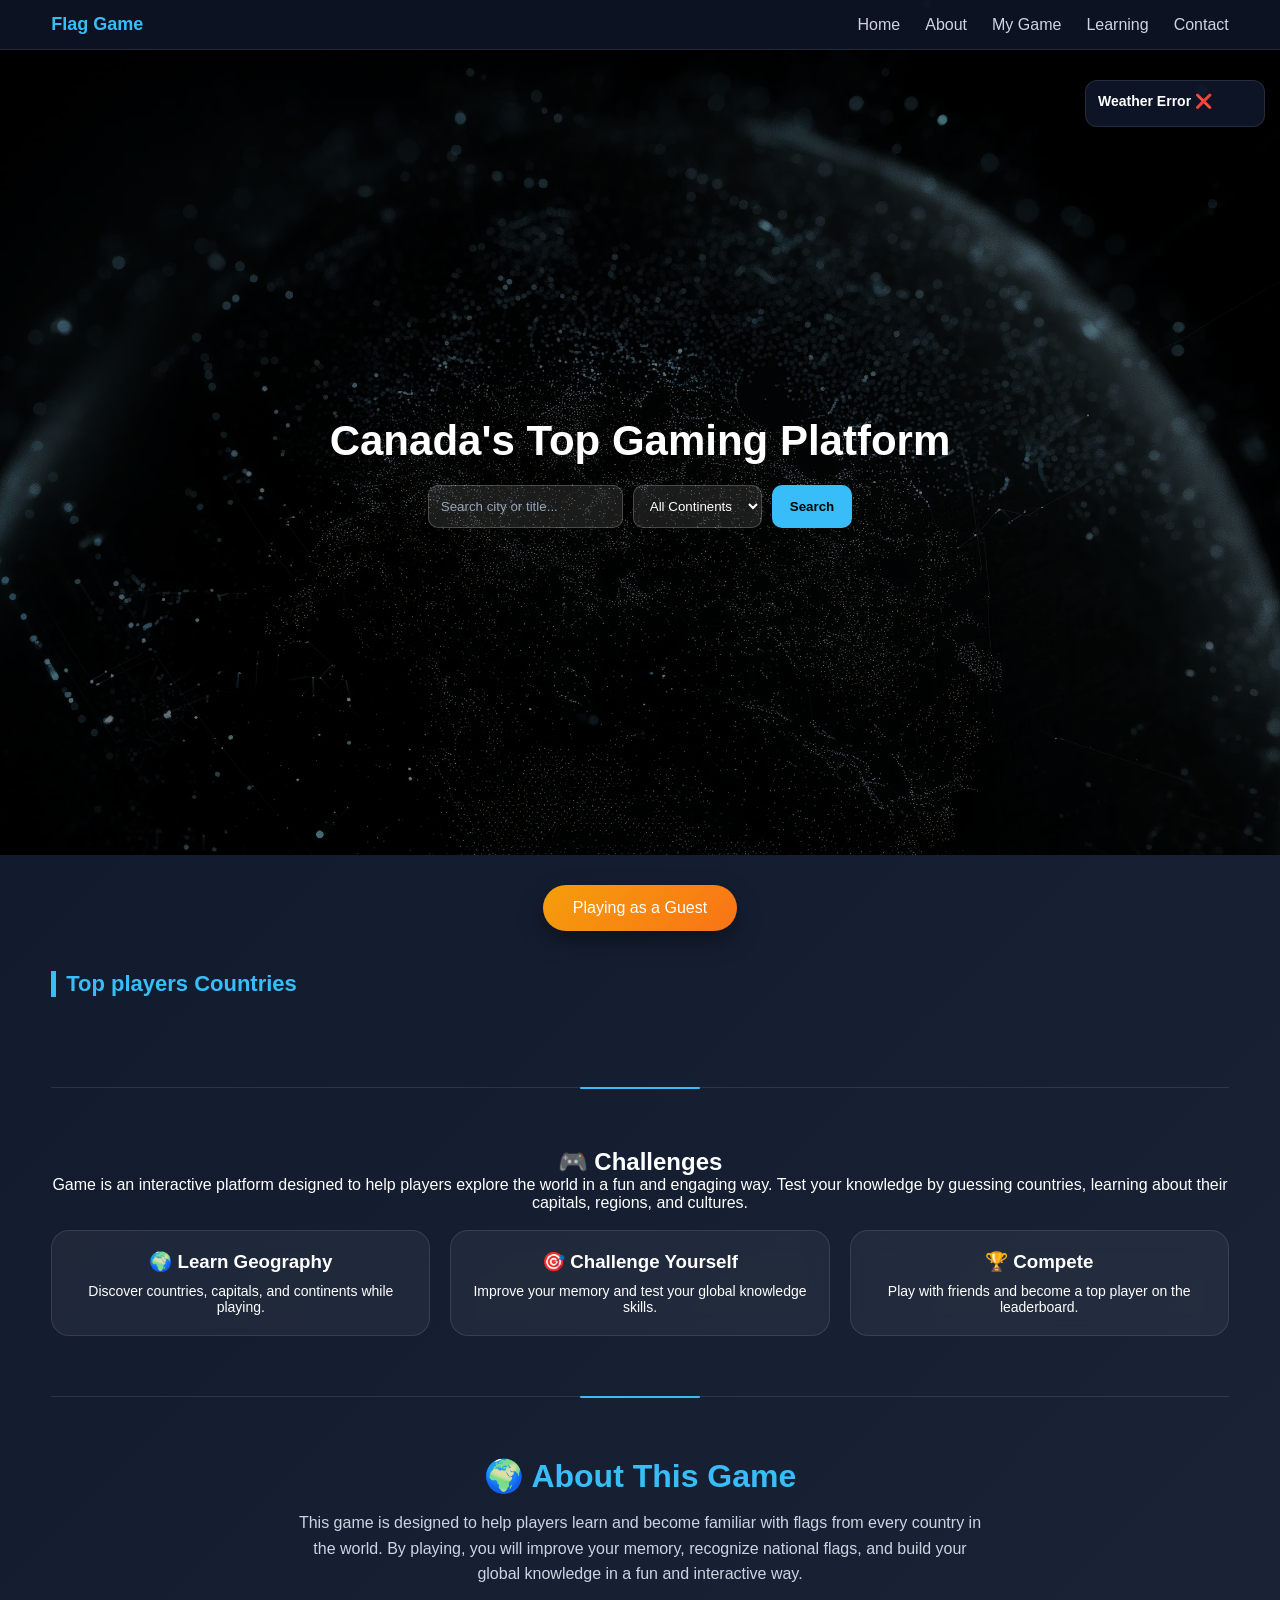
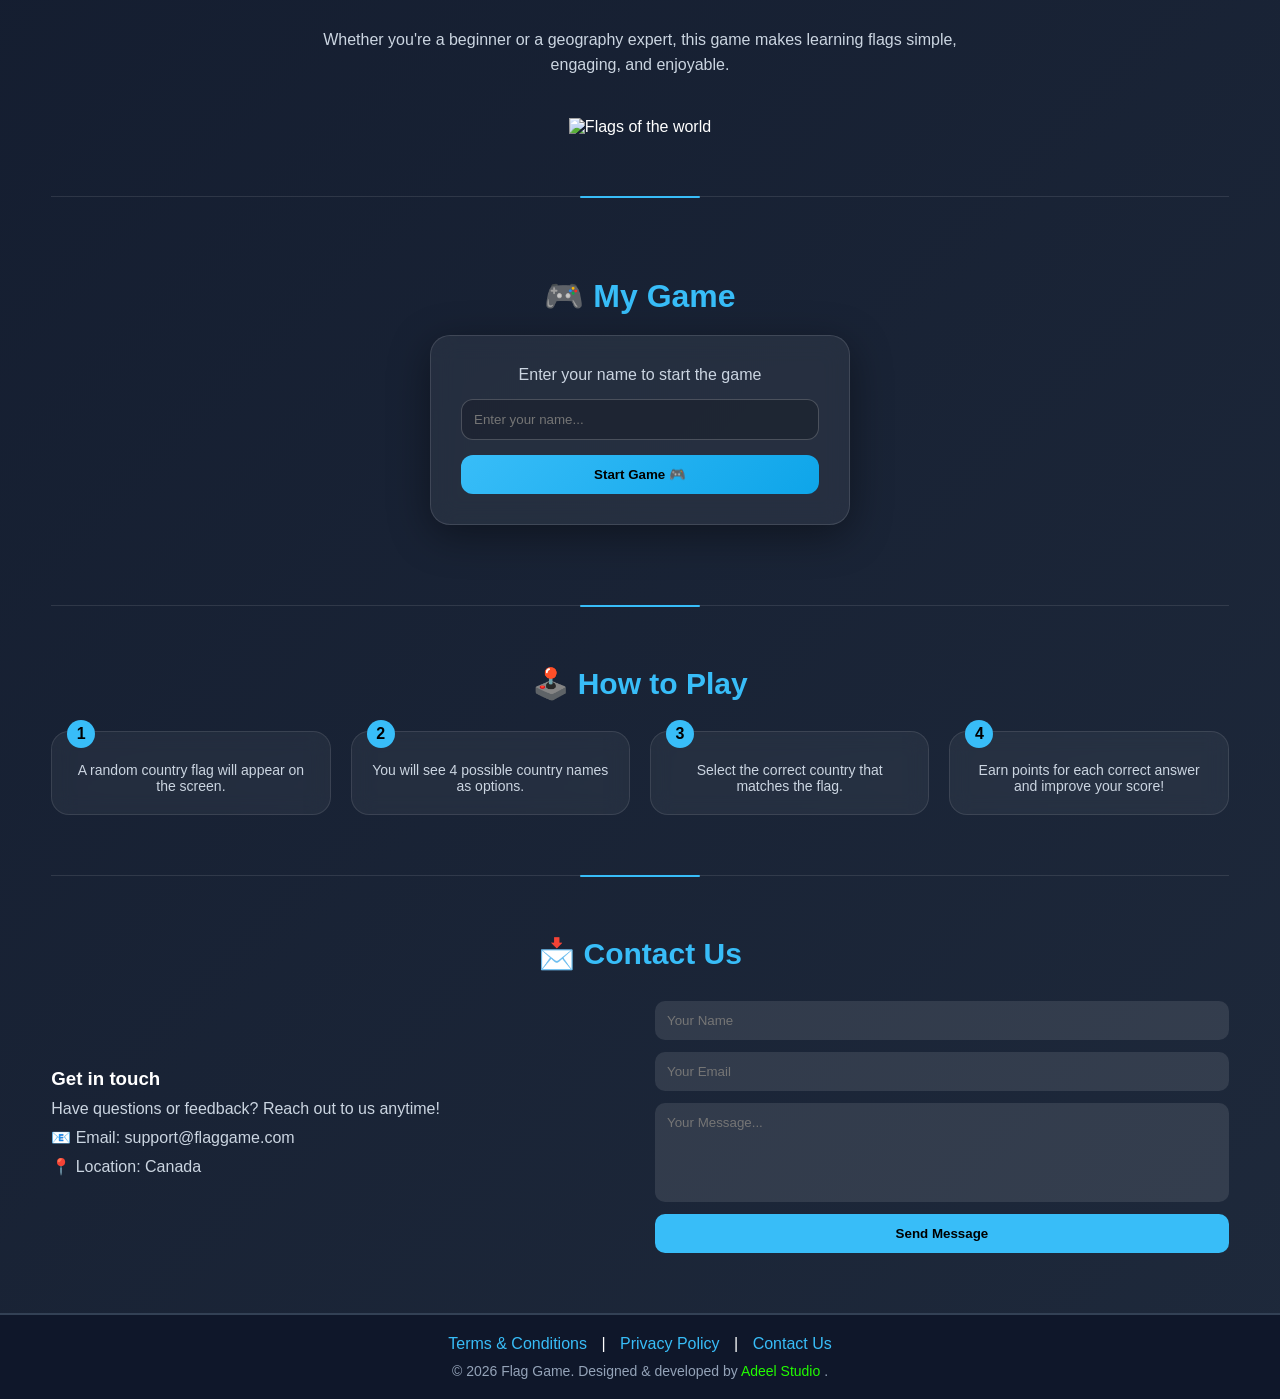
==== commit 40b485a8: "Revise footer to include Adeel Studio credit Updated footer text to credit Adeel Studio for design a" ====
--- a/index.html
+++ b/index.html
@@ -232,11 +232,14 @@
   </div>
 
   <p style="font-size:14px; color:#94a3b8;">
-    © 2026 Flag Game. All rights reserved.
-  </p>
+  © 2026 Flag Game. Designed & developed by 
+  <a href="https://studio-adeel.vercel.app/" target="_blank" style="color:#22fc01; text-decoration:none;">
+    Adeel Studio
+  </a>.
+</p>
 
 </footer>
 
 
 </body>
-</html>+</html>
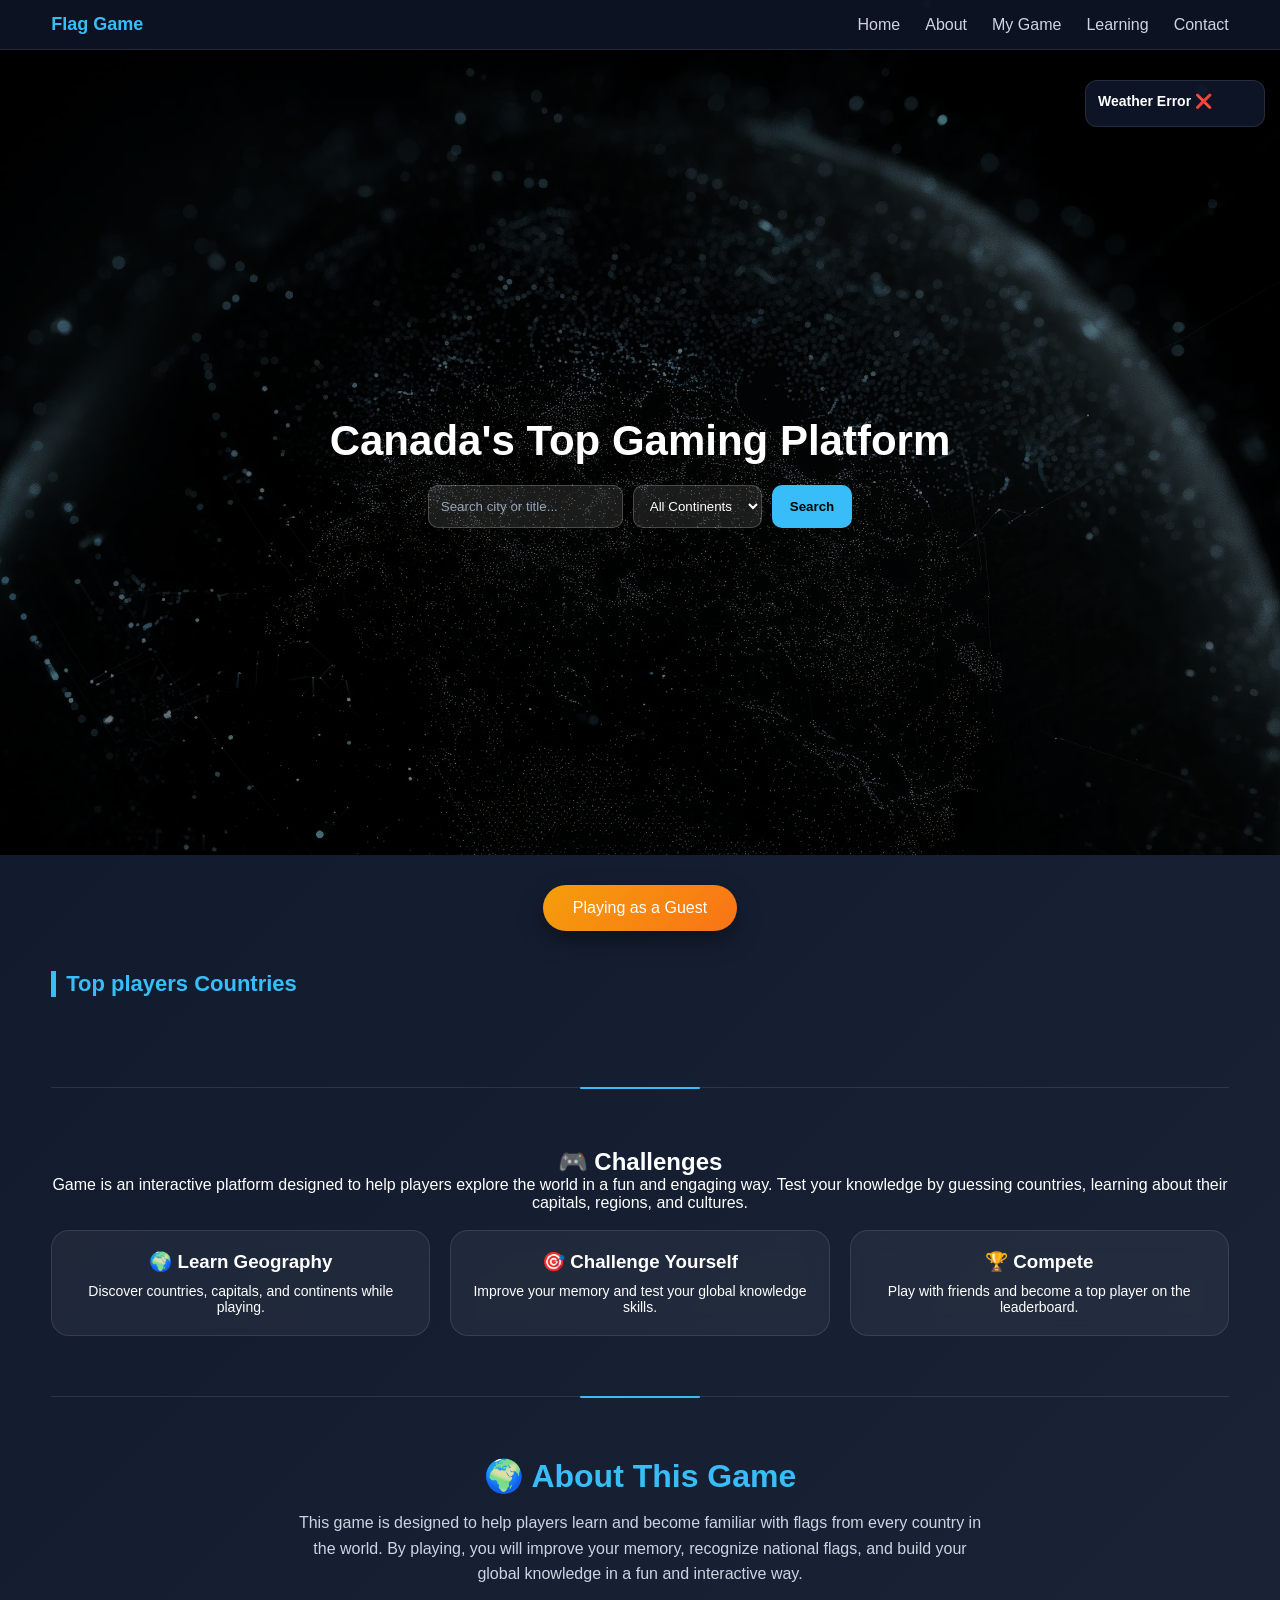
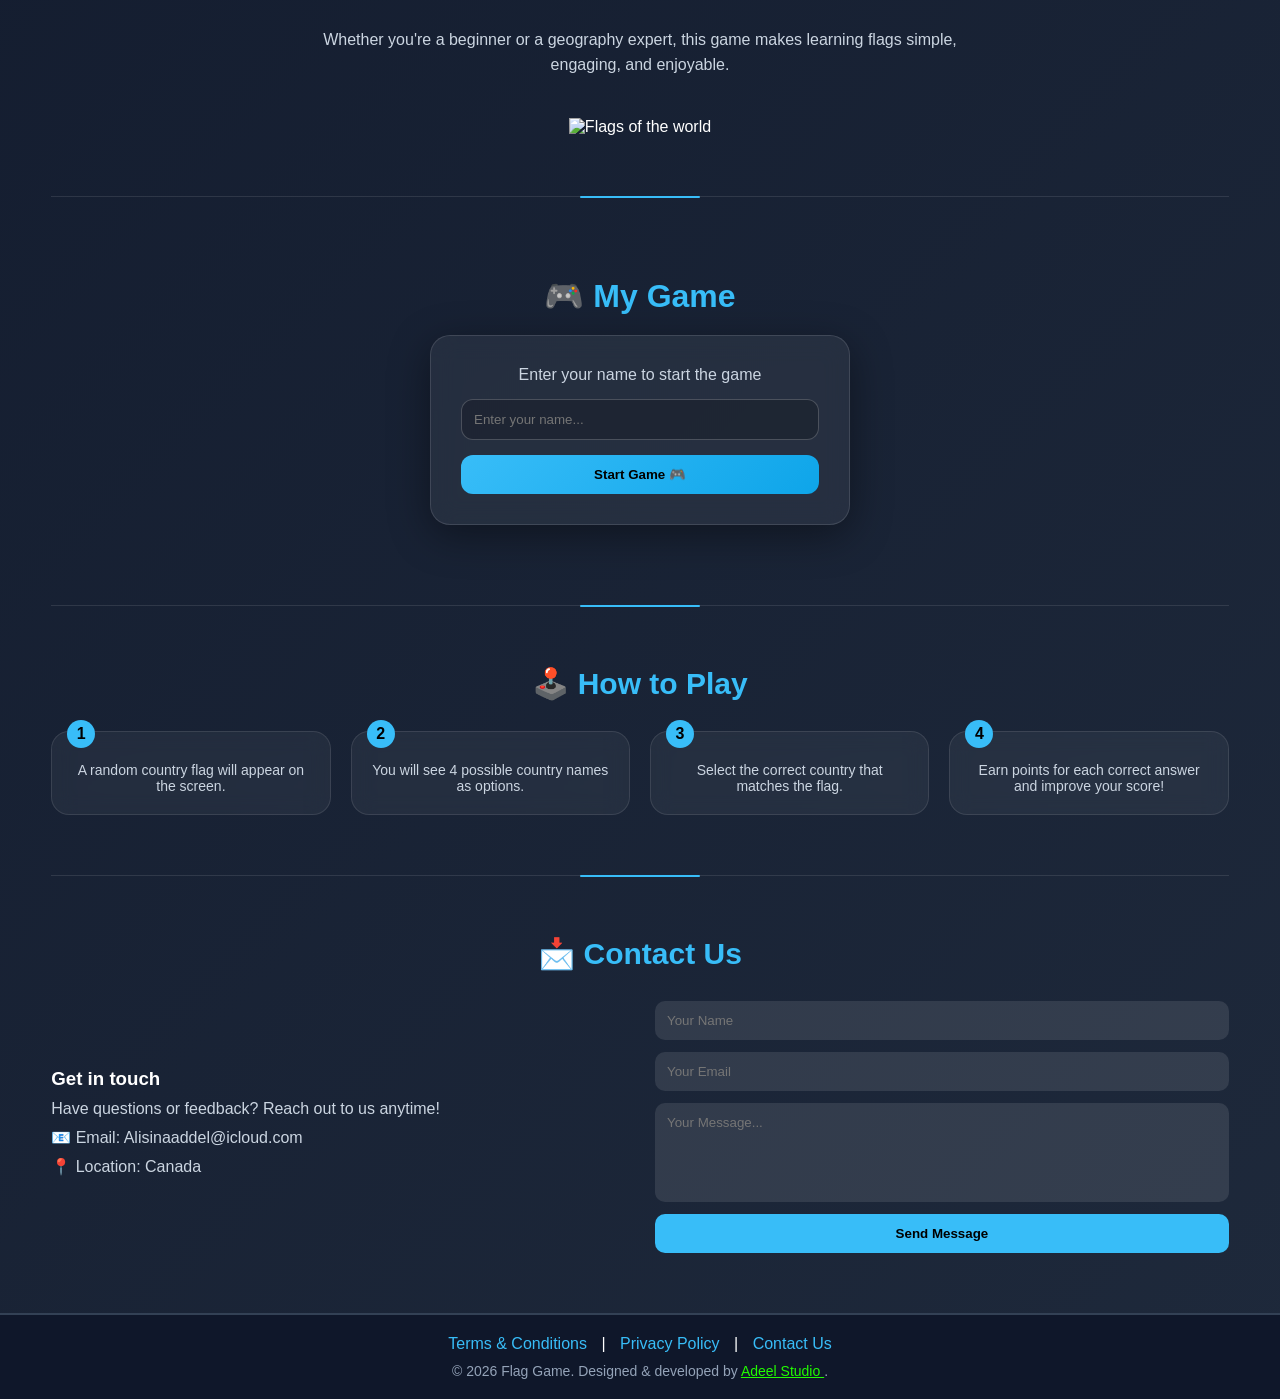
==== commit 1957ce04: "add favicon and update readme file" ====
--- a/index.html
+++ b/index.html
@@ -6,7 +6,7 @@
 <title>Flag Game</title>
 <link rel="stylesheet" href="/css/style.css">
   <script src="/script/script.js" defer></script>
-
+<link rel="icon" href="doc/favicon.png">
 </head>
 
 <body>
@@ -207,7 +207,7 @@
       <h3>Get in touch</h3>
       <p>Have questions or feedback? Reach out to us anytime!</p>
 
-      <p>📧 Email: support@flaggame.com</p>
+      <p>📧 Email: Alisinaaddel@icloud.com</p>
       <p>📍 Location: Canada</p>
     </div>
 
@@ -233,7 +233,7 @@
 
   <p style="font-size:14px; color:#94a3b8;">
   © 2026 Flag Game. Designed & developed by 
-  <a href="https://studio-adeel.vercel.app/" target="_blank" style="color:#22fc01; text-decoration:none;">
+  <a href="https://studio-adeel.vercel.app/" target="_blank" style="color:#22fc01; text-decoration:underline;">
     Adeel Studio
   </a>.
 </p>
